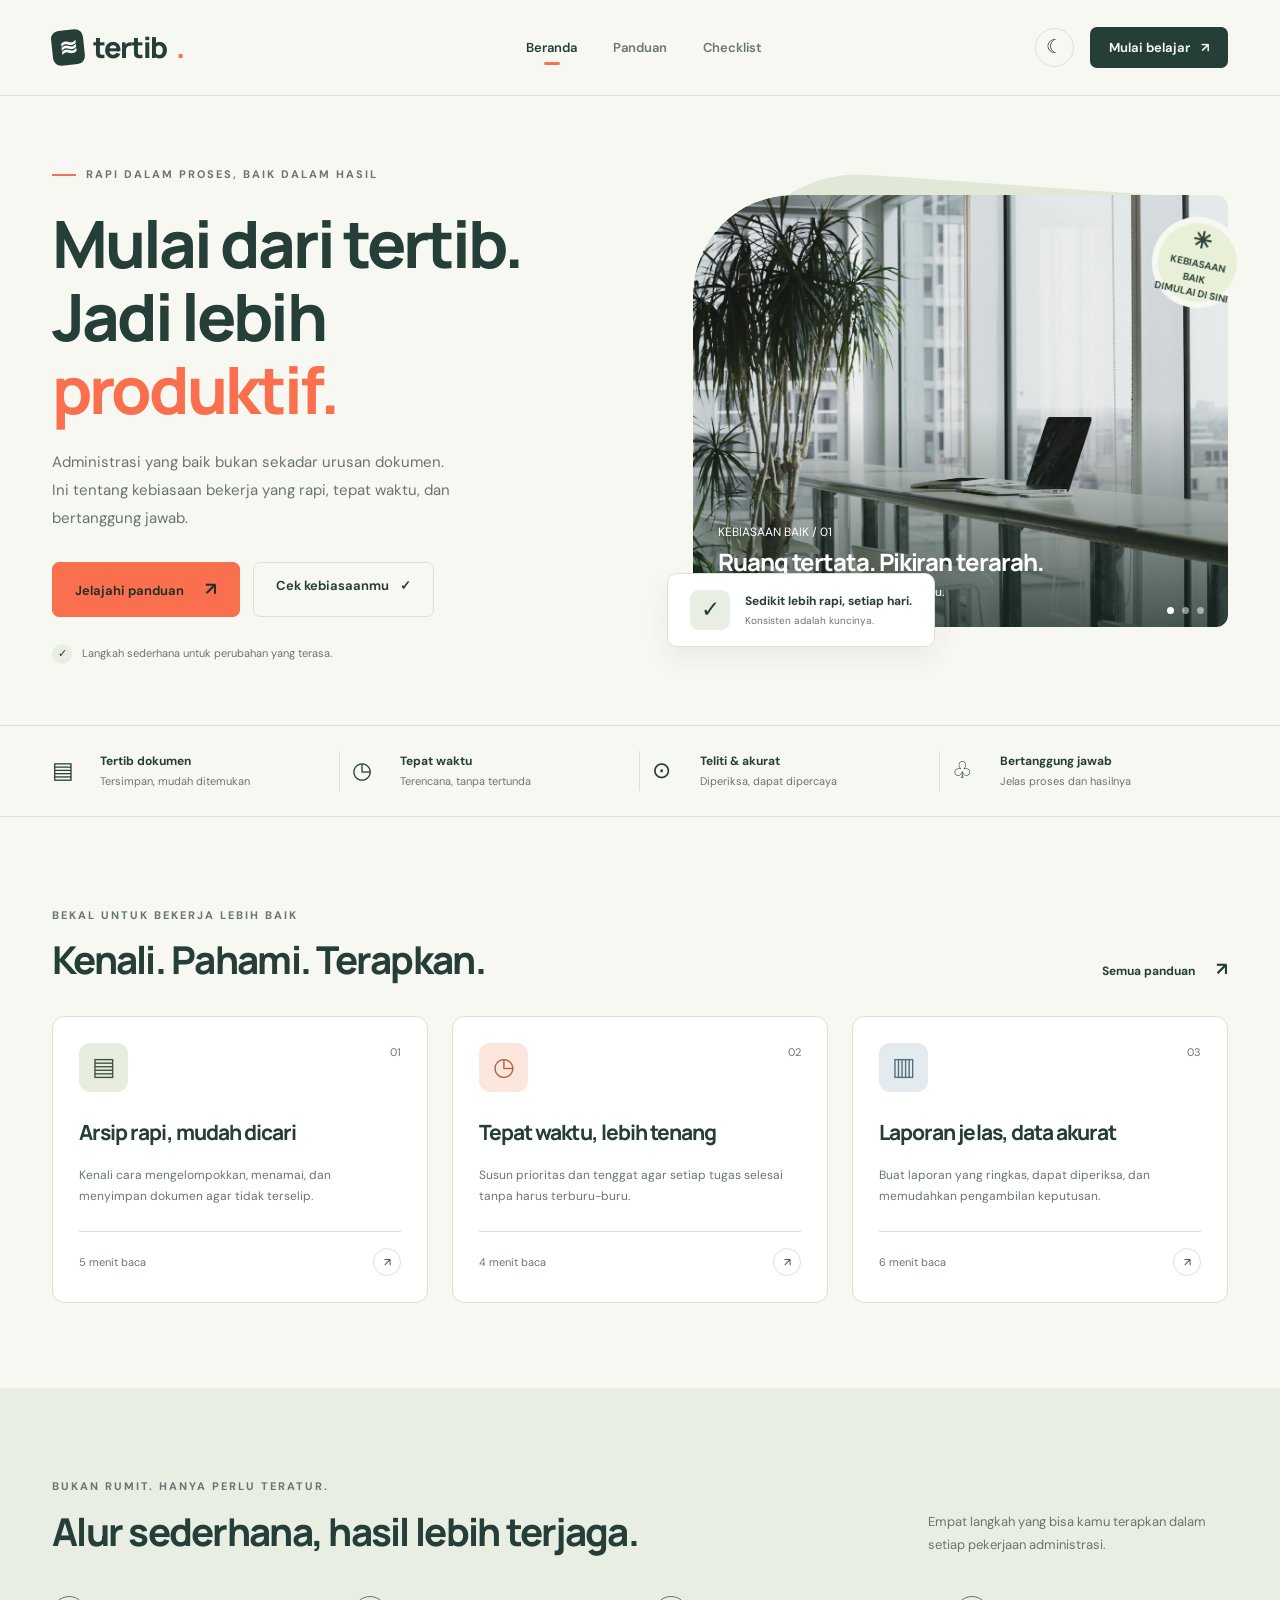
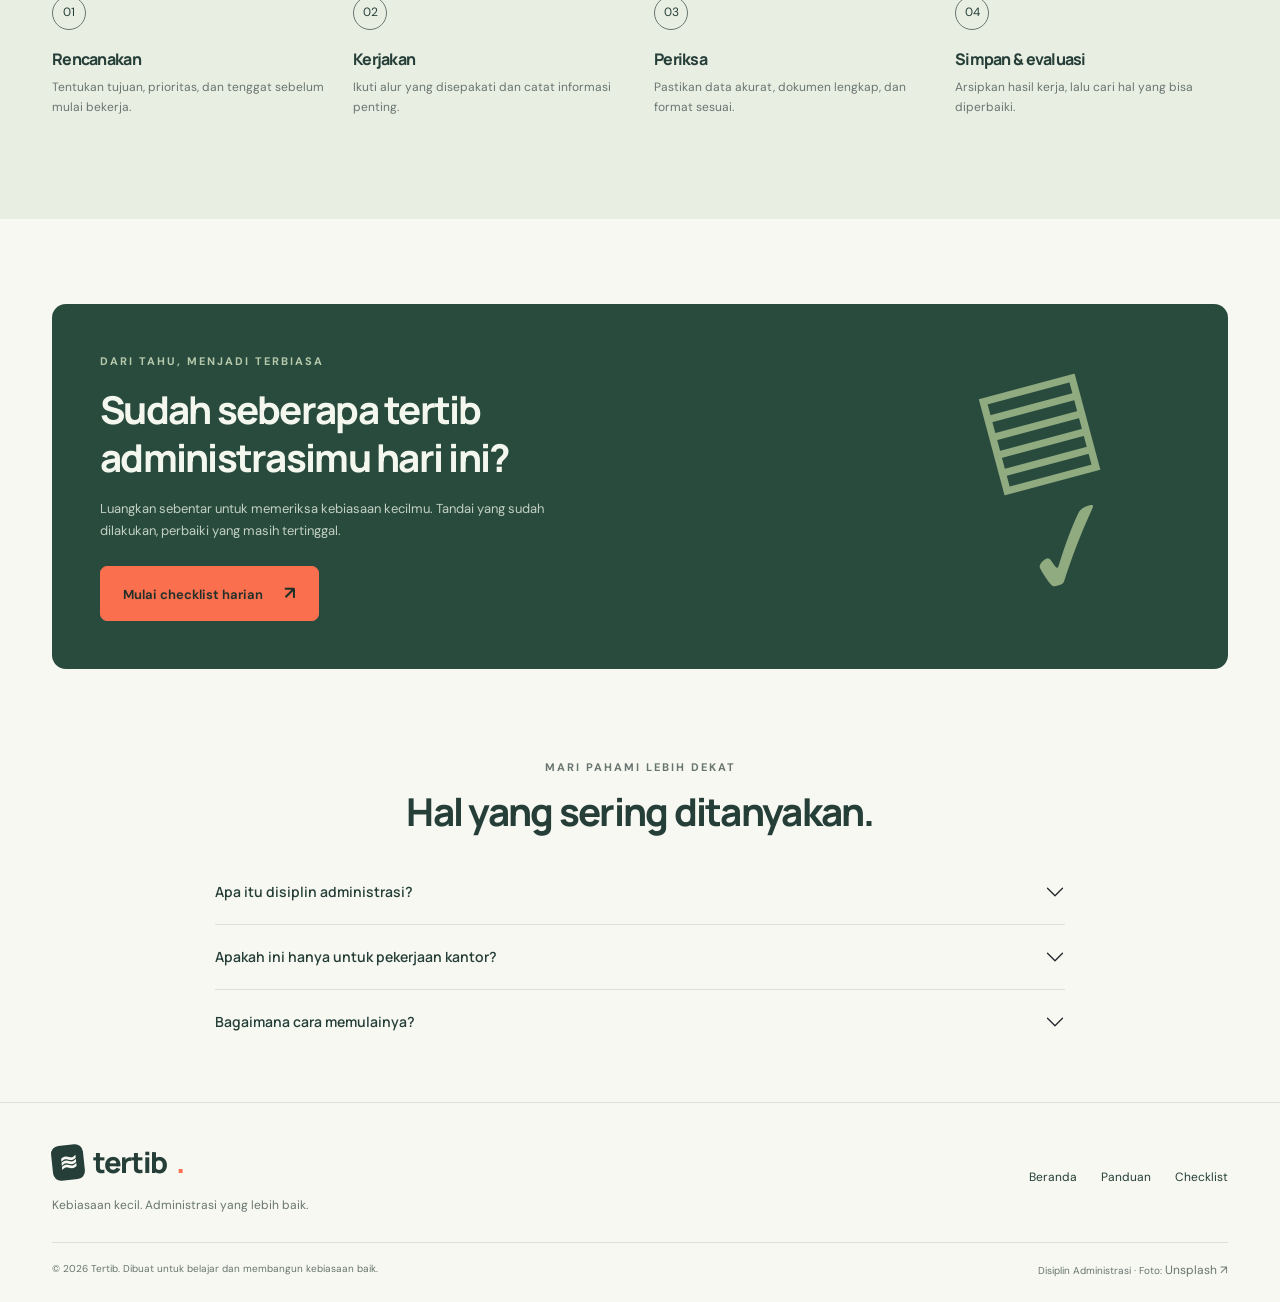
==== index.html @ 35b1b318 "Build Tertib administration discipline website" ====
<!doctype html>
<html lang="id" data-bs-theme="light"><head><meta charset="utf-8"><meta name="viewport" content="width=device-width, initial-scale=1"><meta name="description" content="Belajar disiplin administrasi dengan panduan praktis dan checklist harian. Rapi, tepat waktu, dan bertanggung jawab bersama Tertib."><meta name="theme-color" content="#294b3e"><title>Disiplin administrasi dimulai dari kebiasaan — Tertib</title><link rel="icon" href="assets/favicon.svg" type="image/svg+xml"><!-- Bootstrap disimpan lokal agar komponen dapat digunakan tanpa CDN. --><script src="assets/theme.js"></script><link rel="stylesheet" href="assets/bootstrap.min.css"><link rel="stylesheet" href="assets/style.css"></head><body><!-- Navbar Bootstrap: navigasi antarhalaman dan pengaturan tema. -->
<a class="skip" href="#main">Lewati navigasi</a><nav class="navbar navbar-expand-lg" aria-label="Navigasi utama"><div class="container"><a class="brand" href="index.html" aria-label="Tertib, beranda"><span class="brand-mark">≋</span>tertib<span class="accent">.</span></a><button class="navbar-toggler" type="button" data-bs-toggle="collapse" data-bs-target="#mainNav" aria-controls="mainNav" aria-expanded="false" aria-label="Buka navigasi"><span class="navbar-toggler-icon"></span></button><div class="collapse navbar-collapse" id="mainNav"><ul class="navbar-nav mx-auto"><li class="nav-item"><a class="nav-link active" aria-current="page" href="index.html">Beranda</a></li><li class="nav-item"><a class="nav-link "  href="panduan.html">Panduan</a></li><li class="nav-item"><a class="nav-link "  href="checklist.html">Checklist</a></li></ul><div class="d-flex gap-3 align-items-center nav-actions"><button class="theme-toggle" type="button" id="themeToggle" aria-label="Aktifkan mode gelap" aria-pressed="false">☾</button><a class="btn btn-forest nav-cta" href="panduan.html">Mulai belajar <span class="ms-2">↗</span></a></div></div></div></nav><main id="main"><!-- Hero: pengantar topik dan carousel Bootstrap dengan tiga pesan kebiasaan. -->
<section class="hero"><div class="container"><div class="row align-items-center"><div class="col-lg-6 hero-copy"><div class="eyebrow">Rapi dalam proses, baik dalam hasil</div><h1>Mulai dari tertib.<br>Jadi lebih <span class="accent">produktif.</span></h1><p class="hero-description">Administrasi yang baik bukan sekadar urusan dokumen. Ini tentang kebiasaan bekerja yang rapi, tepat waktu, dan bertanggung jawab.</p><div class="hero-actions"><a class="btn btn-coral" href="panduan.html">Jelajahi panduan <span class="arrow">↗</span></a><a class="btn btn-line" href="checklist.html">Cek kebiasaanmu <span class="ms-2">✓</span></a></div><div class="hero-note"><span class="tiny-check">✓</span> Langkah sederhana untuk perubahan yang terasa.</div></div><div class="col-lg-6"><div class="hero-visual"><div id="habitCarousel" class="carousel slide" aria-label="Kebiasaan administrasi baik"><div class="carousel-indicators"><button type="button" data-bs-target="#habitCarousel" data-bs-slide-to="0" class="active" aria-current="true" aria-label="Slide 1: ruang tertata"></button><button type="button" data-bs-target="#habitCarousel" data-bs-slide-to="1" aria-label="Slide 2: prioritas harian"></button><button type="button" data-bs-target="#habitCarousel" data-bs-slide-to="2" aria-label="Slide 3: tanggung jawab"></button></div><div class="carousel-inner"><div class="carousel-item active"><img class="hero-photo" src="assets/workspace.jpg" style="object-position:center" alt="Ruang kerja terang dengan meja dan tanaman yang tertata"><div class="carousel-caption"><p>KEBIASAAN BAIK / 01</p><h3>Ruang tertata. Pikiran terarah.</h3><p>Mulai kebiasaan baik dari meja kerjamu.</p></div></div><div class="carousel-item "><img class="hero-photo" src="assets/workspace.jpg" style="object-position:left" alt="Ruang kerja terang dengan meja dan tanaman yang tertata"><div class="carousel-caption"><p>KEBIASAAN BAIK / 02</p><h3>Rencana jelas. Kerja lebih fokus.</h3><p>Tentukan prioritas sebelum memulai hari.</p></div></div><div class="carousel-item "><img class="hero-photo" src="assets/workspace.jpg" style="object-position:right" alt="Ruang kerja terang dengan meja dan tanaman yang tertata"><div class="carousel-caption"><p>KEBIASAAN BAIK / 03</p><h3>Selesai bekerja. Tetap bertanggung jawab.</h3><p>Periksa, catat, dan simpan hasil pekerjaan.</p></div></div></div><button class="carousel-control-prev" type="button" data-bs-target="#habitCarousel" data-bs-slide="prev"><span class="carousel-control-prev-icon" aria-hidden="true"></span><span class="visually-hidden">Sebelumnya</span></button><button class="carousel-control-next" type="button" data-bs-target="#habitCarousel" data-bs-slide="next"><span class="carousel-control-next-icon" aria-hidden="true"></span><span class="visually-hidden">Berikutnya</span></button></div><div class="photo-stamp" aria-hidden="true"><span>✳</span>KEBIASAAN BAIK<br>DIMULAI DI SINI</div><div class="floating-note"><span class="note-icon" aria-hidden="true">✓</span><div><strong>Sedikit lebih rapi, setiap hari.</strong><p>Konsisten adalah kuncinya.</p></div></div></div></div></div></div></section><!-- Empat prinsip disiplin administrasi. --><section class="principles" aria-label="Prinsip administrasi"><div class="container"><div class="row"><div class="col-6 col-lg-3 principle"><span class="principle-icon" aria-hidden="true">▤</span><div><strong>Tertib dokumen</strong><p>Tersimpan, mudah ditemukan</p></div></div><div class="col-6 col-lg-3 principle"><span class="principle-icon" aria-hidden="true">◷</span><div><strong>Tepat waktu</strong><p>Terencana, tanpa tertunda</p></div></div><div class="col-6 col-lg-3 principle"><span class="principle-icon" aria-hidden="true">⊙</span><div><strong>Teliti & akurat</strong><p>Diperiksa, dapat dipercaya</p></div></div><div class="col-6 col-lg-3 principle"><span class="principle-icon" aria-hidden="true">♧</span><div><strong>Bertanggung jawab</strong><p>Jelas proses dan hasilnya</p></div></div></div></div></section><!-- Kartu Bootstrap: jalur belajar utama. --><section class="section-pad"><div class="container"><div class="section-heading"><div><span class="eyebrow">Bekal untuk bekerja lebih baik</span><h2>Kenali. Pahami. Terapkan.</h2></div><a class="text-link" href="panduan.html">Semua panduan <span class="arrow">↗</span></a></div><div class="row g-4"><div class="col-md-4"><article class="card learning-card"><div class="card-top"><span class="topic-icon " aria-hidden="true">▤</span><span class="card-number">01</span></div><h3>Arsip rapi, mudah dicari</h3><p>Kenali cara mengelompokkan, menamai, dan menyimpan dokumen agar tidak terselip.</p><div class="card-bottom"><span>5 menit baca</span><a class="card-arrow" href="panduan.html?materi=arsip" aria-label="Baca Arsip rapi, mudah dicari">↗</a></div></article></div><div class="col-md-4"><article class="card learning-card"><div class="card-top"><span class="topic-icon peach" aria-hidden="true">◷</span><span class="card-number">02</span></div><h3>Tepat waktu, lebih tenang</h3><p>Susun prioritas dan tenggat agar setiap tugas selesai tanpa harus terburu-buru.</p><div class="card-bottom"><span>4 menit baca</span><a class="card-arrow" href="panduan.html?materi=waktu" aria-label="Baca Tepat waktu, lebih tenang">↗</a></div></article></div><div class="col-md-4"><article class="card learning-card"><div class="card-top"><span class="topic-icon blue" aria-hidden="true">▥</span><span class="card-number">03</span></div><h3>Laporan jelas, data akurat</h3><p>Buat laporan yang ringkas, dapat diperiksa, dan memudahkan pengambilan keputusan.</p><div class="card-bottom"><span>6 menit baca</span><a class="card-arrow" href="panduan.html?materi=laporan" aria-label="Baca Laporan jelas, data akurat">↗</a></div></article></div></div></div></section>
<!-- Alur administrasi: proses yang dapat diterapkan sehari-hari. --><section class="workflow-section section-pad"><div class="container"><div class="section-heading"><div><span class="eyebrow">Bukan rumit. Hanya perlu teratur.</span><h2>Alur sederhana, hasil lebih terjaga.</h2></div><p>Empat langkah yang bisa kamu terapkan dalam setiap pekerjaan administrasi.</p></div><div class="steps"><div><span class="step-number">01</span><h3>Rencanakan</h3><p>Tentukan tujuan, prioritas, dan tenggat sebelum mulai bekerja.</p></div><div><span class="step-number">02</span><h3>Kerjakan</h3><p>Ikuti alur yang disepakati dan catat informasi penting.</p></div><div><span class="step-number">03</span><h3>Periksa</h3><p>Pastikan data akurat, dokumen lengkap, dan format sesuai.</p></div><div><span class="step-number">04</span><h3>Simpan & evaluasi</h3><p>Arsipkan hasil kerja, lalu cari hal yang bisa diperbaiki.</p></div></div></div></section>
<!-- Ajakan menuju checklist kebiasaan interaktif. --><section class="section-pad"><div class="container"><div class="cta-panel"><div class="row align-items-center"><div class="col-lg-9"><div class="eyebrow mb-3">Dari tahu, menjadi terbiasa</div><h2>Sudah seberapa tertib<br>administrasimu hari ini?</h2><p class="mt-3">Luangkan sebentar untuk memeriksa kebiasaan kecilmu. Tandai yang sudah dilakukan, perbaiki yang masih tertinggal.</p><a class="btn btn-coral mt-2" href="checklist.html">Mulai checklist harian <span class="arrow">↗</span></a></div><div class="col-lg-3 cta-art" aria-hidden="true">▤<br>✓</div></div></div></div></section>
<!-- Accordion Bootstrap: pertanyaan umum tentang administrasi. --><section class="pb-5"><div class="container"><div class="faq"><div class="text-center mb-4"><span class="eyebrow">Mari pahami lebih dekat</span><h2 class="mt-2">Hal yang sering ditanyakan.</h2></div><div class="accordion accordion-flush" id="faq"><div class="accordion-item"><h3 class="accordion-header"><button class="accordion-button collapsed" type="button" data-bs-toggle="collapse" data-bs-target="#faq0" aria-expanded="false" aria-controls="faq0">Apa itu disiplin administrasi?</button></h3><div id="faq0" class="accordion-collapse collapse" data-bs-parent="#faq"><div class="accordion-body">Disiplin administrasi adalah kebiasaan mengikuti proses kerja secara tertib: mencatat informasi, mengelola dokumen, memenuhi tenggat, dan mempertanggungjawabkan hasil pekerjaan.</div></div></div><div class="accordion-item"><h3 class="accordion-header"><button class="accordion-button collapsed" type="button" data-bs-toggle="collapse" data-bs-target="#faq1" aria-expanded="false" aria-controls="faq1">Apakah ini hanya untuk pekerjaan kantor?</button></h3><div id="faq1" class="accordion-collapse collapse" data-bs-parent="#faq"><div class="accordion-body">Tidak. Kamu dapat menerapkannya saat mengelola tugas kuliah, kegiatan organisasi, surat pribadi, maupun catatan keuangan rumah tangga.</div></div></div><div class="accordion-item"><h3 class="accordion-header"><button class="accordion-button collapsed" type="button" data-bs-toggle="collapse" data-bs-target="#faq2" aria-expanded="false" aria-controls="faq2">Bagaimana cara memulainya?</button></h3><div id="faq2" class="accordion-collapse collapse" data-bs-parent="#faq"><div class="accordion-body">Pilih satu kebiasaan kecil, misalnya menamai berkas secara konsisten. Gunakan checklist harian, ulangi secara teratur, lalu tambahkan kebiasaan lain setelah mulai terbentuk.</div></div></div></div></div></div></section></main><!-- Footer: identitas situs, tautan halaman, dan sumber fotografi. -->
<footer><div class="container"><div class="row gy-4 align-items-center"><div class="col-md-6"><a class="brand" href="index.html"><span class="brand-mark">≋</span>tertib<span class="accent">.</span></a><p class="mb-0 mt-2">Kebiasaan kecil. Administrasi yang lebih baik.</p></div><div class="col-md-6 d-flex gap-4 justify-content-md-end"><a href="index.html">Beranda</a><a href="panduan.html">Panduan</a><a href="checklist.html">Checklist</a></div></div><div class="footer-bottom"><span>© 2026 Tertib. Dibuat untuk belajar dan membangun kebiasaan baik.</span><span>Disiplin Administrasi · Foto: <a href="https://unsplash.com/photos/PhYq704ffdA" target="_blank" rel="noopener">Unsplash ↗</a></span></div></div></footer><!-- Bootstrap Bundle mengaktifkan navbar, carousel, accordion, modal, dan toast. --><script src="assets/bootstrap.bundle.min.js"></script><script src="assets/app.js"></script></body></html>
---- assets/style.css ----
/* Fondasi visual: palet warna, tipografi, dan mode Bootstrap. */
@import url('https://fonts.googleapis.com/css2?family=DM+Sans:wght@400;450;500;550;600;650;700&family=Manrope:wght@400;500;600;650;700;750;800&display=swap');
:root,[data-bs-theme=light]{--paper:#f7f8f2;--ink:#253e38;--muted:#697570;--line:#dce1d6;--panel:#fff;--soft:#e9eee3;--coral:#fa704f;--bs-body-bg:var(--paper);--bs-body-color:var(--ink);--bs-primary:#28483e;--bs-border-color:var(--line)}
[data-bs-theme=dark]{--paper:#172821;--ink:#eef3e9;--muted:#a8b7ad;--line:#3e5147;--panel:#22382e;--soft:#2b4136;--coral:#ff9275;--bs-body-bg:var(--paper);--bs-body-color:var(--ink)}
*{box-sizing:border-box}body{font-family:'DM Sans',sans-serif;font-size:15px;line-height:1.7}h1,h2,h3,h4,.brand{font-family:'Manrope',sans-serif;letter-spacing:-.045em}h1{font-size:clamp(42px,5.1vw,72px);line-height:1.12;font-weight:750}h2{font-size:clamp(30px,3vw,43px);font-weight:750;line-height:1.25}h3{font-size:21px;font-weight:750}p{color:var(--muted)}a{color:inherit;text-decoration:none;transition:color .2s,transform .2s}a:hover{color:var(--coral)}button:focus-visible,a:focus-visible,input:focus-visible{outline:3px solid var(--coral);outline-offset:4px}.container{max-width:1200px}.section-pad{padding:85px 0}.eyebrow{font-size:11px;font-weight:700;letter-spacing:2px;text-transform:uppercase;color:var(--muted)}.accent{color:var(--coral)}.small-copy{font-size:13px}.skip{position:absolute;top:-100px;z-index:999;background:var(--ink);color:var(--paper);padding:12px}.skip:focus{top:0}
/* Navbar responsif dan tombol tema. */
.navbar{padding:23px 0;border-bottom:1px solid var(--line)}.brand{font-size:29px;font-weight:800;display:flex;align-items:center;gap:9px}.brand-mark{display:inline-flex;align-items:center;justify-content:center;width:32px;height:35px;border-radius:8px;background:var(--ink);color:var(--paper);font-size:22px;transform:rotate(-6deg)}.nav-link{font-size:13px;font-weight:600;padding:9px 18px!important;color:var(--muted)}.nav-link.active{color:var(--ink)!important}.nav-link.active:after{content:'';display:block;height:3px;width:16px;background:var(--coral);margin:3px auto -6px;border-radius:2px}.theme-toggle{border:1px solid var(--line);color:var(--ink);border-radius:50%;width:39px;height:39px;background:transparent;font-size:19px}.btn{font-weight:650;font-size:13px;border-radius:7px;padding:13px 22px;transition:transform .2s,background .2s}.btn:hover{transform:translateY(-2px)}.btn-coral{background:var(--coral);color:#222f28;border-color:var(--coral)}.btn-coral:hover{background:#f35c39;color:#172821;border-color:#f35c39}.btn-forest{background:var(--ink);color:var(--paper)}.btn-forest:hover{background:var(--coral);color:#20392f}.btn-line{border:1px solid var(--line);color:var(--ink);background:transparent}.btn-line:hover{background:var(--soft);border-color:var(--ink);color:var(--ink)}.arrow{margin-left:18px;font-size:18px}.nav-cta{padding:10px 18px}
/* Hero editorial dengan carousel fotografi dan catatan visual. */
.hero{padding:69px 0 61px}.hero .eyebrow:before{content:'';display:inline-block;width:24px;height:2px;background:var(--coral);vertical-align:middle;margin-right:10px}.hero h1{margin:23px 0}.hero-description{max-width:410px;font-size:15px;line-height:1.85}.hero-actions{display:flex;gap:13px;margin:29px 0 27px;flex-wrap:wrap}.hero-note{display:flex;align-items:center;gap:10px;color:var(--muted);font-size:11px}.tiny-check{width:20px;height:20px;border-radius:50%;background:var(--soft);display:inline-flex;align-items:center;justify-content:center;color:var(--ink)}.hero-visual{position:relative;padding:13px 0 20px 26px}.hero-visual:before{content:'';position:absolute;inset:0 25px 42px 55px;background:#e1e8d8;border-radius:130px 14px 14px 14px;transform:rotate(4deg)}.hero-photo{height:432px;width:100%;object-fit:cover;border-radius:100px 12px 12px 12px;filter:saturate(.6)}.carousel-inner{border-radius:100px 12px 12px 12px}.carousel-item:after{content:'';position:absolute;inset:50% 0 0;background:linear-gradient(transparent,rgba(12,30,23,.7))}.carousel-caption{text-align:left;left:25px;bottom:25px;right:25px;z-index:2;padding:0}.carousel-caption p{color:#fff;font-size:12px;margin:0}.carousel-caption h3{font-size:24px;color:white;margin:5px 0}.carousel-indicators{justify-content:flex-end;left:auto;right:20px;bottom:9px;margin:0}.carousel-indicators [data-bs-target]{width:7px;height:7px;border-radius:50%;border:0;margin:4px;background:#fff}.photo-stamp{position:absolute;top:35px;right:-15px;border-radius:50%;width:91px;height:91px;background:#e9f0d8;color:#30463a;display:flex;flex-direction:column;justify-content:center;text-align:center;transform:rotate(12deg);border:6px solid var(--paper);font-size:10px;font-weight:700;line-height:1.45}.photo-stamp span{font-size:23px}.floating-note{position:absolute;bottom:0;left:0;z-index:2;background:var(--panel);border:1px solid var(--line);box-shadow:0 12px 28px #122e2210;border-radius:10px;padding:16px 22px;display:flex;align-items:center;gap:15px}.note-icon{width:40px;height:40px;border-radius:9px;background:var(--soft);display:grid;place-items:center;font-size:23px}.floating-note strong{display:block;font-size:12px}.floating-note p{font-size:10px;margin:0}.carousel-control-next,.carousel-control-prev{width:9%;opacity:0}.hero-visual:hover .carousel-control-next,.hero-visual:hover .carousel-control-prev,.carousel-control-next:focus,.carousel-control-prev:focus{opacity:1}
/* Ringkasan prinsip dan kartu materi. */
.principles{border-top:1px solid var(--line);border-bottom:1px solid var(--line);padding:25px 0}.principle{display:flex;align-items:center;gap:15px}.principle-icon{font-size:23px;color:var(--ink);width:33px}.principle strong{font-size:12px;display:block}.principle p{font-size:11px;margin:1px 0 0}.section-heading{display:flex;align-items:end;justify-content:space-between;gap:20px;margin-bottom:32px}.section-heading h2{margin:9px 0 0}.section-heading>p{font-size:13px;max-width:300px;margin:0}.text-link{font-size:12px;font-weight:700}.learning-card{background:var(--panel);border:1px solid var(--line);border-radius:12px;padding:26px;position:relative;transition:transform .25s,box-shadow .25s;height:100%}.learning-card:hover{transform:translateY(-5px);box-shadow:0 13px 30px #193a2210}.card-top{display:flex;justify-content:space-between;align-items:start;margin-bottom:28px}.topic-icon{width:49px;height:49px;border-radius:11px;display:grid;place-items:center;background:#e7eddf;color:#40563f;font-size:25px}.topic-icon.peach{background:#fce7de;color:#b86142}.topic-icon.blue{background:#e4ebef;color:#526e81}.card-number{font-size:11px;color:var(--muted)}.learning-card p{font-size:12px;margin:12px 0 25px}.card-bottom{border-top:1px solid var(--line);padding-top:16px;display:flex;align-items:center;justify-content:space-between;font-size:11px;color:var(--muted)}.card-arrow{width:28px;height:28px;border:1px solid var(--line);border-radius:50%;display:grid;place-items:center;color:var(--ink)}
/* Bagian alur, ajakan latihan, accordion, serta footer. */
.workflow-section{background:var(--soft)}.steps{display:grid;grid-template-columns:repeat(4,1fr);gap:28px;margin-top:40px}.step-number{font-size:12px;width:34px;height:34px;display:grid;place-items:center;border:1px solid var(--muted);border-radius:50%;margin-bottom:20px}.steps h3{font-size:16px}.steps p{font-size:12px}.cta-panel{background:#294b3e;color:#f4f7ee;border-radius:14px;padding:48px;position:relative;overflow:hidden}.cta-panel p{color:#c3d0c4;max-width:450px;font-size:13px}.cta-panel h2{max-width:600px}.cta-panel .eyebrow{color:#b6c9ab}.cta-art{font-size:130px;line-height:1;color:#90ab80;transform:rotate(-15deg);text-align:center}.faq{max-width:850px;margin:auto}.accordion{--bs-accordion-bg:transparent;--bs-accordion-color:var(--ink);--bs-accordion-active-bg:var(--soft);--bs-accordion-active-color:var(--ink);--bs-accordion-btn-color:var(--ink);--bs-accordion-border-color:var(--line)}.accordion-button{font-size:14px;font-weight:600;padding:22px 0}.accordion-button:not(.collapsed){padding-left:16px}.accordion-body{font-size:13px;color:var(--muted)}footer{border-top:1px solid var(--line);padding:35px 0 22px}footer p,footer a{font-size:12px}.footer-bottom{border-top:1px solid var(--line);padding-top:17px;margin-top:26px;color:var(--muted);font-size:10px;display:flex;justify-content:space-between}
/* Halaman panduan: pencarian, filter materi, dan dokumen detail. */
.page-heading{padding:55px 0 35px}.breadcrumb{font-size:11px;--bs-breadcrumb-divider:'›'}.breadcrumb-item.active{color:var(--muted)}.page-heading h1{font-size:50px;margin:18px 0}.page-heading p{max-width:590px}.search-field{background:var(--panel);border:1px solid var(--line);color:var(--ink);padding:13px 18px;border-radius:8px;width:100%;max-width:380px}.filter-btn{padding:8px 17px;border-radius:24px;font-size:12px;background:transparent;border:1px solid var(--line);color:var(--ink)}.filter-btn.active{background:var(--ink);color:var(--paper)}.material-meta{display:flex;gap:8px;margin-bottom:13px}.badge{font-weight:500}.soft-badge{background:var(--soft);color:var(--ink);padding:6px 9px}.material-grid .learning-card{display:flex;flex-direction:column}.material-grid .card-bottom{margin-top:auto}.modal-content{background:var(--paper);border-color:var(--line)}.modal-body{font-size:14px}.modal-body li{margin-bottom:12px}.modal-title{font-size:23px}.example{background:var(--soft);padding:20px;border-radius:8px}.empty-state{padding:50px;text-align:center;border:1px dashed var(--line);border-radius:10px}
/* Checklist tersimpan lokal, progress bar, dan tata letak seluler. */
.checklist-panel{background:var(--panel);border:1px solid var(--line);border-radius:12px;padding:32px}.checklist-item{display:flex;gap:15px;padding:20px 0;border-bottom:1px solid var(--line)}.checklist-item:last-child{border:0}.checklist-item label{cursor:pointer;flex:1}.checklist-item strong{display:block;font-size:14px}.checklist-item p{font-size:12px;margin:3px 0 0}.form-check-input{width:21px;height:21px;flex-shrink:0;cursor:pointer}.form-check-input:checked{background-color:#42674e;border-color:#42674e}.checklist-item:has(input:checked) strong{color:var(--muted);text-decoration:line-through}.progress{height:8px;background:var(--soft)}.progress-bar{background:#5c805c;transition:width .4s}.progress-count{font-size:55px;line-height:1.2;font-family:Manrope,sans-serif;font-weight:750;letter-spacing:-3px}.progress-count small{font-size:20px;letter-spacing:0;color:var(--muted)}.sidebar-card{position:sticky;top:25px}.toast{background:var(--panel);color:var(--ink)}.storage-note{font-size:11px;color:var(--muted)}[hidden]{display:none!important}
@media(min-width:992px){.hero-copy{padding-right:40px}.hero-visual{margin-left:15px}.principle:not(:last-child){border-right:1px solid var(--line)}.navbar-collapse{margin-left:70px}}
@media(max-width:991px){.navbar-collapse{padding-top:20px}.nav-link.active:after{margin-left:0}.nav-actions{margin-top:15px}.hero-visual{max-width:560px;margin:35px auto 0}.photo-stamp{right:0}.steps{grid-template-columns:repeat(2,1fr)}.principle{margin:10px 0}.cta-art{display:none}.hero{padding-top:40px}.section-pad{padding:55px 0}}
@media(max-width:575px){.container{padding-left:23px;padding-right:23px}.brand{font-size:25px}.hero-photo{height:350px}.hero-visual{padding-left:15px}.hero h1{font-size:44px}.section-heading{align-items:start;flex-direction:column}.principle{gap:7px}.principle-icon{font-size:20px;width:25px}.principle strong{font-size:11px}.principle p{font-size:10px}.cta-panel{padding:30px}.page-heading h1{font-size:38px}.checklist-panel{padding:23px}.footer-bottom{flex-direction:column;gap:8px}.steps{gap:20px}.floating-note{padding:12px}.photo-stamp{width:76px;height:76px;font-size:8px}.section-heading>p{max-width:none}}
@media(prefers-reduced-motion:reduce){*,*:before,*:after{scroll-behavior:auto!important;transition:none!important;animation:none!important}}
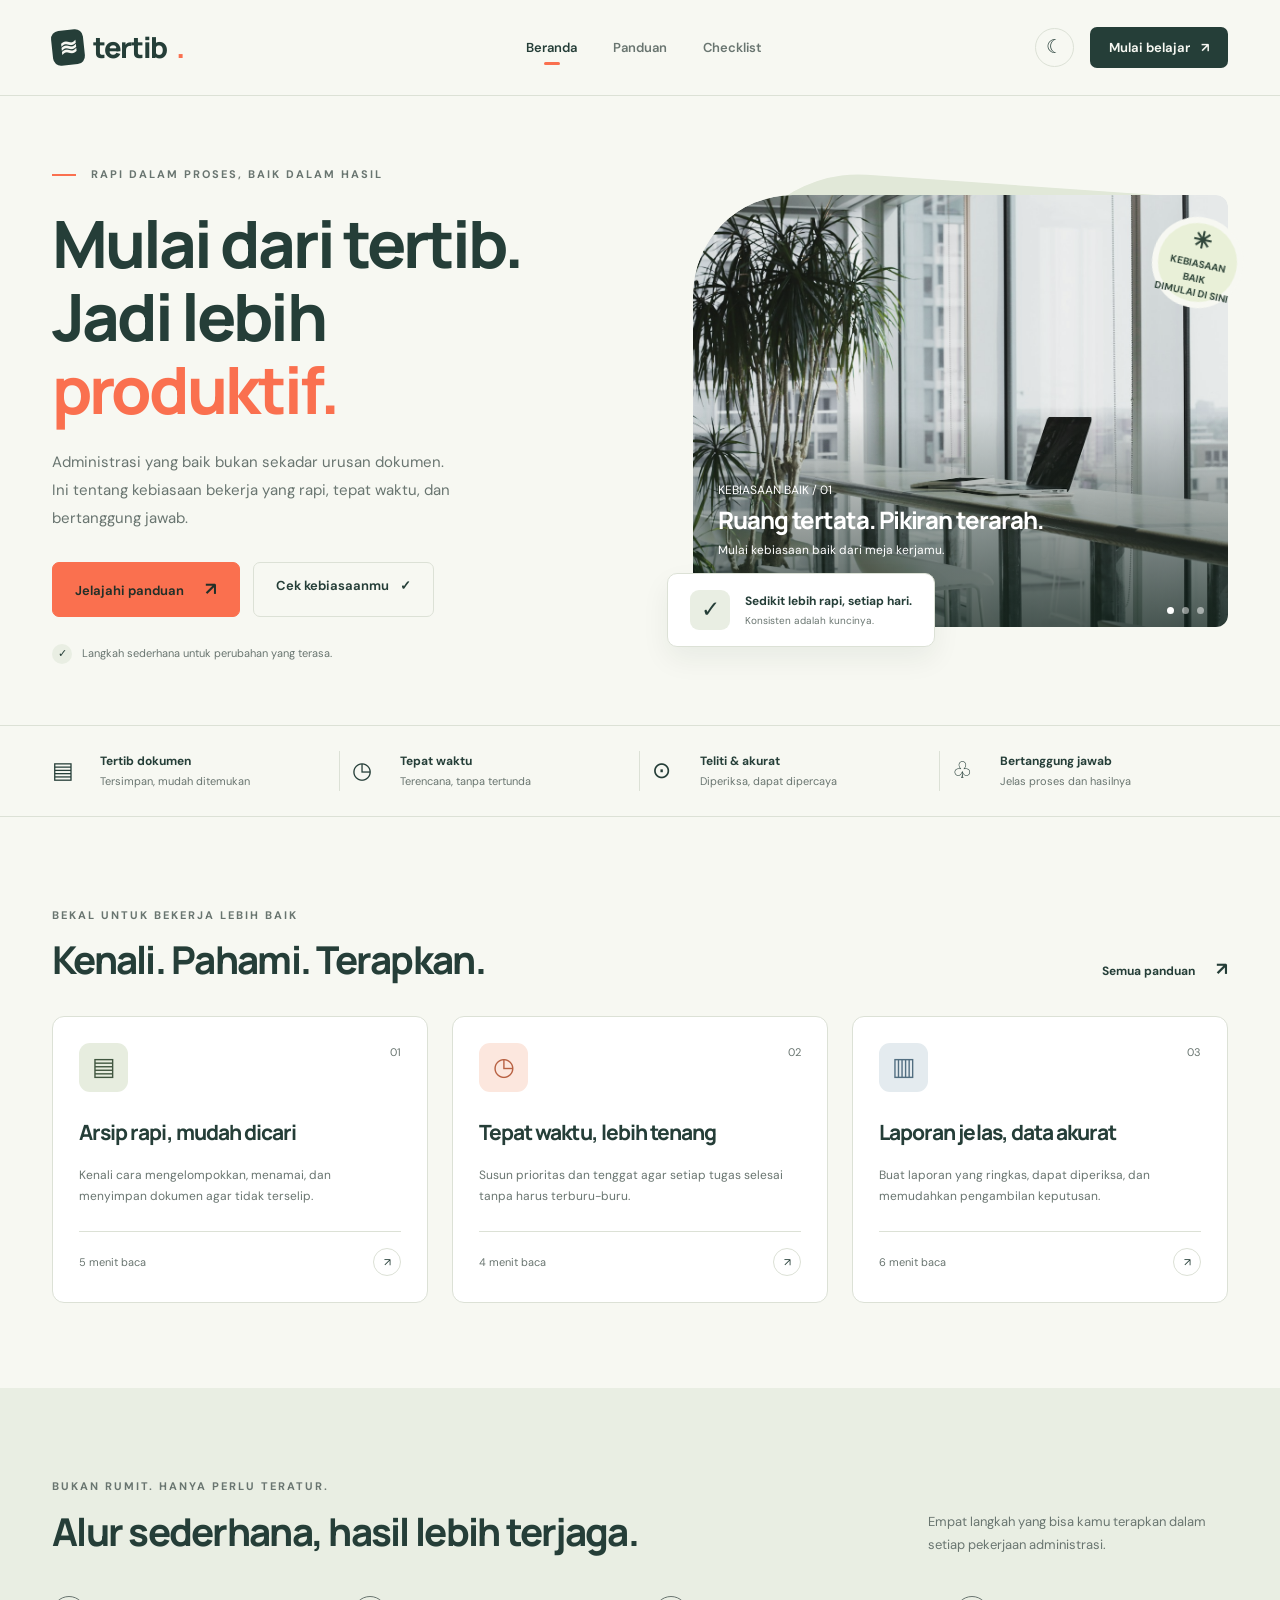
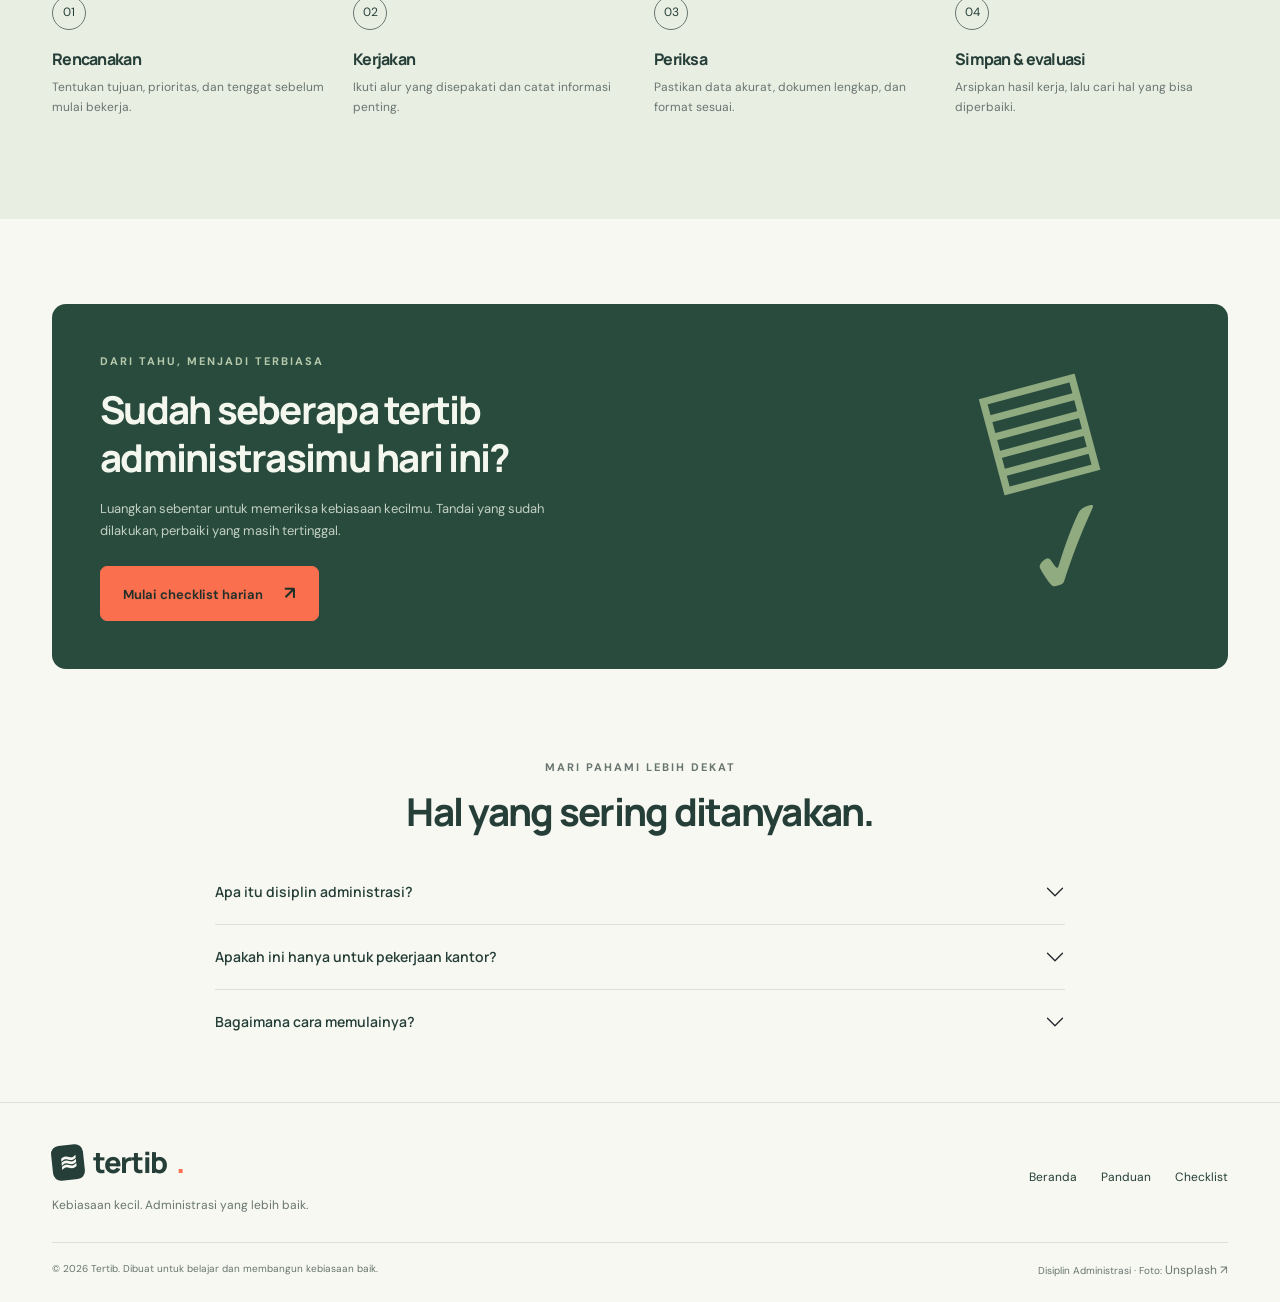
==== commit 8a34288e: "Polish carousel captions and document assignment requirements" ====
--- a/index.html
+++ b/index.html
@@ -1,8 +1,567 @@
-<!doctype html>
-<html lang="id" data-bs-theme="light"><head><meta charset="utf-8"><meta name="viewport" content="width=device-width, initial-scale=1"><meta name="description" content="Belajar disiplin administrasi dengan panduan praktis dan checklist harian. Rapi, tepat waktu, dan bertanggung jawab bersama Tertib."><meta name="theme-color" content="#294b3e"><title>Disiplin administrasi dimulai dari kebiasaan — Tertib</title><link rel="icon" href="assets/favicon.svg" type="image/svg+xml"><!-- Bootstrap disimpan lokal agar komponen dapat digunakan tanpa CDN. --><script src="assets/theme.js"></script><link rel="stylesheet" href="assets/bootstrap.min.css"><link rel="stylesheet" href="assets/style.css"></head><body><!-- Navbar Bootstrap: navigasi antarhalaman dan pengaturan tema. -->
-<a class="skip" href="#main">Lewati navigasi</a><nav class="navbar navbar-expand-lg" aria-label="Navigasi utama"><div class="container"><a class="brand" href="index.html" aria-label="Tertib, beranda"><span class="brand-mark">≋</span>tertib<span class="accent">.</span></a><button class="navbar-toggler" type="button" data-bs-toggle="collapse" data-bs-target="#mainNav" aria-controls="mainNav" aria-expanded="false" aria-label="Buka navigasi"><span class="navbar-toggler-icon"></span></button><div class="collapse navbar-collapse" id="mainNav"><ul class="navbar-nav mx-auto"><li class="nav-item"><a class="nav-link active" aria-current="page" href="index.html">Beranda</a></li><li class="nav-item"><a class="nav-link "  href="panduan.html">Panduan</a></li><li class="nav-item"><a class="nav-link "  href="checklist.html">Checklist</a></li></ul><div class="d-flex gap-3 align-items-center nav-actions"><button class="theme-toggle" type="button" id="themeToggle" aria-label="Aktifkan mode gelap" aria-pressed="false">☾</button><a class="btn btn-forest nav-cta" href="panduan.html">Mulai belajar <span class="ms-2">↗</span></a></div></div></div></nav><main id="main"><!-- Hero: pengantar topik dan carousel Bootstrap dengan tiga pesan kebiasaan. -->
-<section class="hero"><div class="container"><div class="row align-items-center"><div class="col-lg-6 hero-copy"><div class="eyebrow">Rapi dalam proses, baik dalam hasil</div><h1>Mulai dari tertib.<br>Jadi lebih <span class="accent">produktif.</span></h1><p class="hero-description">Administrasi yang baik bukan sekadar urusan dokumen. Ini tentang kebiasaan bekerja yang rapi, tepat waktu, dan bertanggung jawab.</p><div class="hero-actions"><a class="btn btn-coral" href="panduan.html">Jelajahi panduan <span class="arrow">↗</span></a><a class="btn btn-line" href="checklist.html">Cek kebiasaanmu <span class="ms-2">✓</span></a></div><div class="hero-note"><span class="tiny-check">✓</span> Langkah sederhana untuk perubahan yang terasa.</div></div><div class="col-lg-6"><div class="hero-visual"><div id="habitCarousel" class="carousel slide" aria-label="Kebiasaan administrasi baik"><div class="carousel-indicators"><button type="button" data-bs-target="#habitCarousel" data-bs-slide-to="0" class="active" aria-current="true" aria-label="Slide 1: ruang tertata"></button><button type="button" data-bs-target="#habitCarousel" data-bs-slide-to="1" aria-label="Slide 2: prioritas harian"></button><button type="button" data-bs-target="#habitCarousel" data-bs-slide-to="2" aria-label="Slide 3: tanggung jawab"></button></div><div class="carousel-inner"><div class="carousel-item active"><img class="hero-photo" src="assets/workspace.jpg" style="object-position:center" alt="Ruang kerja terang dengan meja dan tanaman yang tertata"><div class="carousel-caption"><p>KEBIASAAN BAIK / 01</p><h3>Ruang tertata. Pikiran terarah.</h3><p>Mulai kebiasaan baik dari meja kerjamu.</p></div></div><div class="carousel-item "><img class="hero-photo" src="assets/workspace.jpg" style="object-position:left" alt="Ruang kerja terang dengan meja dan tanaman yang tertata"><div class="carousel-caption"><p>KEBIASAAN BAIK / 02</p><h3>Rencana jelas. Kerja lebih fokus.</h3><p>Tentukan prioritas sebelum memulai hari.</p></div></div><div class="carousel-item "><img class="hero-photo" src="assets/workspace.jpg" style="object-position:right" alt="Ruang kerja terang dengan meja dan tanaman yang tertata"><div class="carousel-caption"><p>KEBIASAAN BAIK / 03</p><h3>Selesai bekerja. Tetap bertanggung jawab.</h3><p>Periksa, catat, dan simpan hasil pekerjaan.</p></div></div></div><button class="carousel-control-prev" type="button" data-bs-target="#habitCarousel" data-bs-slide="prev"><span class="carousel-control-prev-icon" aria-hidden="true"></span><span class="visually-hidden">Sebelumnya</span></button><button class="carousel-control-next" type="button" data-bs-target="#habitCarousel" data-bs-slide="next"><span class="carousel-control-next-icon" aria-hidden="true"></span><span class="visually-hidden">Berikutnya</span></button></div><div class="photo-stamp" aria-hidden="true"><span>✳</span>KEBIASAAN BAIK<br>DIMULAI DI SINI</div><div class="floating-note"><span class="note-icon" aria-hidden="true">✓</span><div><strong>Sedikit lebih rapi, setiap hari.</strong><p>Konsisten adalah kuncinya.</p></div></div></div></div></div></div></section><!-- Empat prinsip disiplin administrasi. --><section class="principles" aria-label="Prinsip administrasi"><div class="container"><div class="row"><div class="col-6 col-lg-3 principle"><span class="principle-icon" aria-hidden="true">▤</span><div><strong>Tertib dokumen</strong><p>Tersimpan, mudah ditemukan</p></div></div><div class="col-6 col-lg-3 principle"><span class="principle-icon" aria-hidden="true">◷</span><div><strong>Tepat waktu</strong><p>Terencana, tanpa tertunda</p></div></div><div class="col-6 col-lg-3 principle"><span class="principle-icon" aria-hidden="true">⊙</span><div><strong>Teliti & akurat</strong><p>Diperiksa, dapat dipercaya</p></div></div><div class="col-6 col-lg-3 principle"><span class="principle-icon" aria-hidden="true">♧</span><div><strong>Bertanggung jawab</strong><p>Jelas proses dan hasilnya</p></div></div></div></div></section><!-- Kartu Bootstrap: jalur belajar utama. --><section class="section-pad"><div class="container"><div class="section-heading"><div><span class="eyebrow">Bekal untuk bekerja lebih baik</span><h2>Kenali. Pahami. Terapkan.</h2></div><a class="text-link" href="panduan.html">Semua panduan <span class="arrow">↗</span></a></div><div class="row g-4"><div class="col-md-4"><article class="card learning-card"><div class="card-top"><span class="topic-icon " aria-hidden="true">▤</span><span class="card-number">01</span></div><h3>Arsip rapi, mudah dicari</h3><p>Kenali cara mengelompokkan, menamai, dan menyimpan dokumen agar tidak terselip.</p><div class="card-bottom"><span>5 menit baca</span><a class="card-arrow" href="panduan.html?materi=arsip" aria-label="Baca Arsip rapi, mudah dicari">↗</a></div></article></div><div class="col-md-4"><article class="card learning-card"><div class="card-top"><span class="topic-icon peach" aria-hidden="true">◷</span><span class="card-number">02</span></div><h3>Tepat waktu, lebih tenang</h3><p>Susun prioritas dan tenggat agar setiap tugas selesai tanpa harus terburu-buru.</p><div class="card-bottom"><span>4 menit baca</span><a class="card-arrow" href="panduan.html?materi=waktu" aria-label="Baca Tepat waktu, lebih tenang">↗</a></div></article></div><div class="col-md-4"><article class="card learning-card"><div class="card-top"><span class="topic-icon blue" aria-hidden="true">▥</span><span class="card-number">03</span></div><h3>Laporan jelas, data akurat</h3><p>Buat laporan yang ringkas, dapat diperiksa, dan memudahkan pengambilan keputusan.</p><div class="card-bottom"><span>6 menit baca</span><a class="card-arrow" href="panduan.html?materi=laporan" aria-label="Baca Laporan jelas, data akurat">↗</a></div></article></div></div></div></section>
-<!-- Alur administrasi: proses yang dapat diterapkan sehari-hari. --><section class="workflow-section section-pad"><div class="container"><div class="section-heading"><div><span class="eyebrow">Bukan rumit. Hanya perlu teratur.</span><h2>Alur sederhana, hasil lebih terjaga.</h2></div><p>Empat langkah yang bisa kamu terapkan dalam setiap pekerjaan administrasi.</p></div><div class="steps"><div><span class="step-number">01</span><h3>Rencanakan</h3><p>Tentukan tujuan, prioritas, dan tenggat sebelum mulai bekerja.</p></div><div><span class="step-number">02</span><h3>Kerjakan</h3><p>Ikuti alur yang disepakati dan catat informasi penting.</p></div><div><span class="step-number">03</span><h3>Periksa</h3><p>Pastikan data akurat, dokumen lengkap, dan format sesuai.</p></div><div><span class="step-number">04</span><h3>Simpan & evaluasi</h3><p>Arsipkan hasil kerja, lalu cari hal yang bisa diperbaiki.</p></div></div></div></section>
-<!-- Ajakan menuju checklist kebiasaan interaktif. --><section class="section-pad"><div class="container"><div class="cta-panel"><div class="row align-items-center"><div class="col-lg-9"><div class="eyebrow mb-3">Dari tahu, menjadi terbiasa</div><h2>Sudah seberapa tertib<br>administrasimu hari ini?</h2><p class="mt-3">Luangkan sebentar untuk memeriksa kebiasaan kecilmu. Tandai yang sudah dilakukan, perbaiki yang masih tertinggal.</p><a class="btn btn-coral mt-2" href="checklist.html">Mulai checklist harian <span class="arrow">↗</span></a></div><div class="col-lg-3 cta-art" aria-hidden="true">▤<br>✓</div></div></div></div></section>
-<!-- Accordion Bootstrap: pertanyaan umum tentang administrasi. --><section class="pb-5"><div class="container"><div class="faq"><div class="text-center mb-4"><span class="eyebrow">Mari pahami lebih dekat</span><h2 class="mt-2">Hal yang sering ditanyakan.</h2></div><div class="accordion accordion-flush" id="faq"><div class="accordion-item"><h3 class="accordion-header"><button class="accordion-button collapsed" type="button" data-bs-toggle="collapse" data-bs-target="#faq0" aria-expanded="false" aria-controls="faq0">Apa itu disiplin administrasi?</button></h3><div id="faq0" class="accordion-collapse collapse" data-bs-parent="#faq"><div class="accordion-body">Disiplin administrasi adalah kebiasaan mengikuti proses kerja secara tertib: mencatat informasi, mengelola dokumen, memenuhi tenggat, dan mempertanggungjawabkan hasil pekerjaan.</div></div></div><div class="accordion-item"><h3 class="accordion-header"><button class="accordion-button collapsed" type="button" data-bs-toggle="collapse" data-bs-target="#faq1" aria-expanded="false" aria-controls="faq1">Apakah ini hanya untuk pekerjaan kantor?</button></h3><div id="faq1" class="accordion-collapse collapse" data-bs-parent="#faq"><div class="accordion-body">Tidak. Kamu dapat menerapkannya saat mengelola tugas kuliah, kegiatan organisasi, surat pribadi, maupun catatan keuangan rumah tangga.</div></div></div><div class="accordion-item"><h3 class="accordion-header"><button class="accordion-button collapsed" type="button" data-bs-toggle="collapse" data-bs-target="#faq2" aria-expanded="false" aria-controls="faq2">Bagaimana cara memulainya?</button></h3><div id="faq2" class="accordion-collapse collapse" data-bs-parent="#faq"><div class="accordion-body">Pilih satu kebiasaan kecil, misalnya menamai berkas secara konsisten. Gunakan checklist harian, ulangi secara teratur, lalu tambahkan kebiasaan lain setelah mulai terbentuk.</div></div></div></div></div></div></section></main><!-- Footer: identitas situs, tautan halaman, dan sumber fotografi. -->
-<footer><div class="container"><div class="row gy-4 align-items-center"><div class="col-md-6"><a class="brand" href="index.html"><span class="brand-mark">≋</span>tertib<span class="accent">.</span></a><p class="mb-0 mt-2">Kebiasaan kecil. Administrasi yang lebih baik.</p></div><div class="col-md-6 d-flex gap-4 justify-content-md-end"><a href="index.html">Beranda</a><a href="panduan.html">Panduan</a><a href="checklist.html">Checklist</a></div></div><div class="footer-bottom"><span>© 2026 Tertib. Dibuat untuk belajar dan membangun kebiasaan baik.</span><span>Disiplin Administrasi · Foto: <a href="https://unsplash.com/photos/PhYq704ffdA" target="_blank" rel="noopener">Unsplash ↗</a></span></div></div></footer><!-- Bootstrap Bundle mengaktifkan navbar, carousel, accordion, modal, dan toast. --><script src="assets/bootstrap.bundle.min.js"></script><script src="assets/app.js"></script></body></html>+<!DOCTYPE html>
+<html data-bs-theme="light" lang="id">
+ <head>
+  <meta charset="utf-8"/>
+  <meta content="width=device-width, initial-scale=1" name="viewport"/>
+  <meta content="Belajar disiplin administrasi dengan panduan praktis dan checklist harian. Rapi, tepat waktu, dan bertanggung jawab bersama Tertib." name="description"/>
+  <meta content="#294b3e" name="theme-color"/>
+  <title>
+   Disiplin administrasi dimulai dari kebiasaan — Tertib
+  </title>
+  <link href="assets/favicon.svg" rel="icon" type="image/svg+xml"/>
+  <!-- Bootstrap disimpan lokal agar komponen dapat digunakan tanpa CDN. -->
+  <script src="assets/theme.js">
+  </script>
+  <link href="assets/bootstrap.min.css" rel="stylesheet"/>
+  <link href="assets/style.css" rel="stylesheet"/>
+ </head>
+ <body>
+  <!-- Navbar Bootstrap: navigasi antarhalaman dan pengaturan tema. -->
+  <a class="skip" href="#main">
+   Lewati navigasi
+  </a>
+  <nav aria-label="Navigasi utama" class="navbar navbar-expand-lg">
+   <div class="container">
+    <a aria-label="Tertib, beranda" class="brand" href="index.html">
+     <span class="brand-mark">
+      ≋
+     </span>
+     tertib
+     <span class="accent">
+      .
+     </span>
+    </a>
+    <button aria-controls="mainNav" aria-expanded="false" aria-label="Buka navigasi" class="navbar-toggler" data-bs-target="#mainNav" data-bs-toggle="collapse" type="button">
+     <span class="navbar-toggler-icon">
+     </span>
+    </button>
+    <div class="collapse navbar-collapse" id="mainNav">
+     <ul class="navbar-nav mx-auto">
+      <li class="nav-item">
+       <a aria-current="page" class="nav-link active" href="index.html">
+        Beranda
+       </a>
+      </li>
+      <li class="nav-item">
+       <a class="nav-link" href="panduan.html">
+        Panduan
+       </a>
+      </li>
+      <li class="nav-item">
+       <a class="nav-link" href="checklist.html">
+        Checklist
+       </a>
+      </li>
+     </ul>
+     <div class="d-flex gap-3 align-items-center nav-actions">
+      <button aria-label="Aktifkan mode gelap" aria-pressed="false" class="theme-toggle" id="themeToggle" type="button">
+       ☾
+      </button>
+      <a class="btn btn-forest nav-cta" href="panduan.html">
+       Mulai belajar
+       <span class="ms-2">
+        ↗
+       </span>
+      </a>
+     </div>
+    </div>
+   </div>
+  </nav>
+  <main id="main">
+   <!-- Hero: pengantar topik dan carousel Bootstrap dengan tiga pesan kebiasaan. -->
+   <section class="hero">
+    <div class="container">
+     <div class="row align-items-center">
+      <div class="col-lg-6 hero-copy">
+       <div class="eyebrow">
+        Rapi dalam proses, baik dalam hasil
+       </div>
+       <h1>
+        Mulai dari tertib.
+        <br/>
+        Jadi lebih
+        <span class="accent">
+         produktif.
+        </span>
+       </h1>
+       <p class="hero-description">
+        Administrasi yang baik bukan sekadar urusan dokumen. Ini tentang kebiasaan bekerja yang rapi, tepat waktu, dan bertanggung jawab.
+       </p>
+       <div class="hero-actions">
+        <a class="btn btn-coral" href="panduan.html">
+         Jelajahi panduan
+         <span class="arrow">
+          ↗
+         </span>
+        </a>
+        <a class="btn btn-line" href="checklist.html">
+         Cek kebiasaanmu
+         <span class="ms-2">
+          ✓
+         </span>
+        </a>
+       </div>
+       <div class="hero-note">
+        <span class="tiny-check">
+         ✓
+        </span>
+        Langkah sederhana untuk perubahan yang terasa.
+       </div>
+      </div>
+      <div class="col-lg-6">
+       <div class="hero-visual">
+        <div aria-label="Kebiasaan administrasi baik" class="carousel slide" id="habitCarousel">
+         <div class="carousel-indicators">
+          <button aria-current="true" aria-label="Slide 1: ruang tertata" class="active" data-bs-slide-to="0" data-bs-target="#habitCarousel" type="button">
+          </button>
+          <button aria-label="Slide 2: prioritas harian" data-bs-slide-to="1" data-bs-target="#habitCarousel" type="button">
+          </button>
+          <button aria-label="Slide 3: tanggung jawab" data-bs-slide-to="2" data-bs-target="#habitCarousel" type="button">
+          </button>
+         </div>
+         <div class="carousel-inner">
+          <div class="carousel-item active">
+           <img alt="Ruang kerja terang dengan meja dan tanaman yang tertata" class="hero-photo" src="assets/workspace.jpg" style="object-position:center"/>
+           <div class="carousel-caption">
+            <p>
+             KEBIASAAN BAIK / 01
+            </p>
+            <h3>
+             Ruang tertata. Pikiran terarah.
+            </h3>
+            <p>
+             Mulai kebiasaan baik dari meja kerjamu.
+            </p>
+           </div>
+          </div>
+          <div class="carousel-item">
+           <img alt="Ruang kerja terang dengan meja dan tanaman yang tertata" class="hero-photo" src="assets/workspace.jpg" style="object-position:left"/>
+           <div class="carousel-caption">
+            <p>
+             KEBIASAAN BAIK / 02
+            </p>
+            <h3>
+             Rencana jelas. Kerja lebih fokus.
+            </h3>
+            <p>
+             Tentukan prioritas sebelum memulai hari.
+            </p>
+           </div>
+          </div>
+          <div class="carousel-item">
+           <img alt="Ruang kerja terang dengan meja dan tanaman yang tertata" class="hero-photo" src="assets/workspace.jpg" style="object-position:right"/>
+           <div class="carousel-caption">
+            <p>
+             KEBIASAAN BAIK / 03
+            </p>
+            <h3>
+             Selesai bekerja. Tetap bertanggung jawab.
+            </h3>
+            <p>
+             Periksa, catat, dan simpan hasil pekerjaan.
+            </p>
+           </div>
+          </div>
+         </div>
+         <button class="carousel-control-prev" data-bs-slide="prev" data-bs-target="#habitCarousel" type="button">
+          <span aria-hidden="true" class="carousel-control-prev-icon">
+          </span>
+          <span class="visually-hidden">
+           Sebelumnya
+          </span>
+         </button>
+         <button class="carousel-control-next" data-bs-slide="next" data-bs-target="#habitCarousel" type="button">
+          <span aria-hidden="true" class="carousel-control-next-icon">
+          </span>
+          <span class="visually-hidden">
+           Berikutnya
+          </span>
+         </button>
+        </div>
+        <div aria-hidden="true" class="photo-stamp">
+         <span>
+          ✳
+         </span>
+         KEBIASAAN BAIK
+         <br/>
+         DIMULAI DI SINI
+        </div>
+        <div class="floating-note">
+         <span aria-hidden="true" class="note-icon">
+          ✓
+         </span>
+         <div>
+          <strong>
+           Sedikit lebih rapi, setiap hari.
+          </strong>
+          <p>
+           Konsisten adalah kuncinya.
+          </p>
+         </div>
+        </div>
+       </div>
+      </div>
+     </div>
+    </div>
+   </section>
+   <!-- Empat prinsip disiplin administrasi. -->
+   <section aria-label="Prinsip administrasi" class="principles">
+    <div class="container">
+     <div class="row">
+      <div class="col-6 col-lg-3 principle">
+       <span aria-hidden="true" class="principle-icon">
+        ▤
+       </span>
+       <div>
+        <strong>
+         Tertib dokumen
+        </strong>
+        <p>
+         Tersimpan, mudah ditemukan
+        </p>
+       </div>
+      </div>
+      <div class="col-6 col-lg-3 principle">
+       <span aria-hidden="true" class="principle-icon">
+        ◷
+       </span>
+       <div>
+        <strong>
+         Tepat waktu
+        </strong>
+        <p>
+         Terencana, tanpa tertunda
+        </p>
+       </div>
+      </div>
+      <div class="col-6 col-lg-3 principle">
+       <span aria-hidden="true" class="principle-icon">
+        ⊙
+       </span>
+       <div>
+        <strong>
+         Teliti &amp; akurat
+        </strong>
+        <p>
+         Diperiksa, dapat dipercaya
+        </p>
+       </div>
+      </div>
+      <div class="col-6 col-lg-3 principle">
+       <span aria-hidden="true" class="principle-icon">
+        ♧
+       </span>
+       <div>
+        <strong>
+         Bertanggung jawab
+        </strong>
+        <p>
+         Jelas proses dan hasilnya
+        </p>
+       </div>
+      </div>
+     </div>
+    </div>
+   </section>
+   <!-- Kartu Bootstrap: jalur belajar utama. -->
+   <section class="section-pad">
+    <div class="container">
+     <div class="section-heading">
+      <div>
+       <span class="eyebrow">
+        Bekal untuk bekerja lebih baik
+       </span>
+       <h2>
+        Kenali. Pahami. Terapkan.
+       </h2>
+      </div>
+      <a class="text-link" href="panduan.html">
+       Semua panduan
+       <span class="arrow">
+        ↗
+       </span>
+      </a>
+     </div>
+     <div class="row g-4">
+      <div class="col-md-4">
+       <article class="card learning-card">
+        <div class="card-top">
+         <span aria-hidden="true" class="topic-icon">
+          ▤
+         </span>
+         <span class="card-number">
+          01
+         </span>
+        </div>
+        <h3>
+         Arsip rapi, mudah dicari
+        </h3>
+        <p>
+         Kenali cara mengelompokkan, menamai, dan menyimpan dokumen agar tidak terselip.
+        </p>
+        <div class="card-bottom">
+         <span>
+          5 menit baca
+         </span>
+         <a aria-label="Baca Arsip rapi, mudah dicari" class="card-arrow" href="panduan.html?materi=arsip">
+          ↗
+         </a>
+        </div>
+       </article>
+      </div>
+      <div class="col-md-4">
+       <article class="card learning-card">
+        <div class="card-top">
+         <span aria-hidden="true" class="topic-icon peach">
+          ◷
+         </span>
+         <span class="card-number">
+          02
+         </span>
+        </div>
+        <h3>
+         Tepat waktu, lebih tenang
+        </h3>
+        <p>
+         Susun prioritas dan tenggat agar setiap tugas selesai tanpa harus terburu-buru.
+        </p>
+        <div class="card-bottom">
+         <span>
+          4 menit baca
+         </span>
+         <a aria-label="Baca Tepat waktu, lebih tenang" class="card-arrow" href="panduan.html?materi=waktu">
+          ↗
+         </a>
+        </div>
+       </article>
+      </div>
+      <div class="col-md-4">
+       <article class="card learning-card">
+        <div class="card-top">
+         <span aria-hidden="true" class="topic-icon blue">
+          ▥
+         </span>
+         <span class="card-number">
+          03
+         </span>
+        </div>
+        <h3>
+         Laporan jelas, data akurat
+        </h3>
+        <p>
+         Buat laporan yang ringkas, dapat diperiksa, dan memudahkan pengambilan keputusan.
+        </p>
+        <div class="card-bottom">
+         <span>
+          6 menit baca
+         </span>
+         <a aria-label="Baca Laporan jelas, data akurat" class="card-arrow" href="panduan.html?materi=laporan">
+          ↗
+         </a>
+        </div>
+       </article>
+      </div>
+     </div>
+    </div>
+   </section>
+   <!-- Alur administrasi: proses yang dapat diterapkan sehari-hari. -->
+   <section class="workflow-section section-pad">
+    <div class="container">
+     <div class="section-heading">
+      <div>
+       <span class="eyebrow">
+        Bukan rumit. Hanya perlu teratur.
+       </span>
+       <h2>
+        Alur sederhana, hasil lebih terjaga.
+       </h2>
+      </div>
+      <p>
+       Empat langkah yang bisa kamu terapkan dalam setiap pekerjaan administrasi.
+      </p>
+     </div>
+     <div class="steps">
+      <div>
+       <span class="step-number">
+        01
+       </span>
+       <h3>
+        Rencanakan
+       </h3>
+       <p>
+        Tentukan tujuan, prioritas, dan tenggat sebelum mulai bekerja.
+       </p>
+      </div>
+      <div>
+       <span class="step-number">
+        02
+       </span>
+       <h3>
+        Kerjakan
+       </h3>
+       <p>
+        Ikuti alur yang disepakati dan catat informasi penting.
+       </p>
+      </div>
+      <div>
+       <span class="step-number">
+        03
+       </span>
+       <h3>
+        Periksa
+       </h3>
+       <p>
+        Pastikan data akurat, dokumen lengkap, dan format sesuai.
+       </p>
+      </div>
+      <div>
+       <span class="step-number">
+        04
+       </span>
+       <h3>
+        Simpan &amp; evaluasi
+       </h3>
+       <p>
+        Arsipkan hasil kerja, lalu cari hal yang bisa diperbaiki.
+       </p>
+      </div>
+     </div>
+    </div>
+   </section>
+   <!-- Ajakan menuju checklist kebiasaan interaktif. -->
+   <section class="section-pad">
+    <div class="container">
+     <div class="cta-panel">
+      <div class="row align-items-center">
+       <div class="col-lg-9">
+        <div class="eyebrow mb-3">
+         Dari tahu, menjadi terbiasa
+        </div>
+        <h2>
+         Sudah seberapa tertib
+         <br/>
+         administrasimu hari ini?
+        </h2>
+        <p class="mt-3">
+         Luangkan sebentar untuk memeriksa kebiasaan kecilmu. Tandai yang sudah dilakukan, perbaiki yang masih tertinggal.
+        </p>
+        <a class="btn btn-coral mt-2" href="checklist.html">
+         Mulai checklist harian
+         <span class="arrow">
+          ↗
+         </span>
+        </a>
+       </div>
+       <div aria-hidden="true" class="col-lg-3 cta-art">
+        ▤
+        <br/>
+        ✓
+       </div>
+      </div>
+     </div>
+    </div>
+   </section>
+   <!-- Accordion Bootstrap: pertanyaan umum tentang administrasi. -->
+   <section class="pb-5">
+    <div class="container">
+     <div class="faq">
+      <div class="text-center mb-4">
+       <span class="eyebrow">
+        Mari pahami lebih dekat
+       </span>
+       <h2 class="mt-2">
+        Hal yang sering ditanyakan.
+       </h2>
+      </div>
+      <div class="accordion accordion-flush" id="faq">
+       <div class="accordion-item">
+        <h3 class="accordion-header">
+         <button aria-controls="faq0" aria-expanded="false" class="accordion-button collapsed" data-bs-target="#faq0" data-bs-toggle="collapse" type="button">
+          Apa itu disiplin administrasi?
+         </button>
+        </h3>
+        <div class="accordion-collapse collapse" data-bs-parent="#faq" id="faq0">
+         <div class="accordion-body">
+          Disiplin administrasi adalah kebiasaan mengikuti proses kerja secara tertib: mencatat informasi, mengelola dokumen, memenuhi tenggat, dan mempertanggungjawabkan hasil pekerjaan.
+         </div>
+        </div>
+       </div>
+       <div class="accordion-item">
+        <h3 class="accordion-header">
+         <button aria-controls="faq1" aria-expanded="false" class="accordion-button collapsed" data-bs-target="#faq1" data-bs-toggle="collapse" type="button">
+          Apakah ini hanya untuk pekerjaan kantor?
+         </button>
+        </h3>
+        <div class="accordion-collapse collapse" data-bs-parent="#faq" id="faq1">
+         <div class="accordion-body">
+          Tidak. Kamu dapat menerapkannya saat mengelola tugas kuliah, kegiatan organisasi, surat pribadi, maupun catatan keuangan rumah tangga.
+         </div>
+        </div>
+       </div>
+       <div class="accordion-item">
+        <h3 class="accordion-header">
+         <button aria-controls="faq2" aria-expanded="false" class="accordion-button collapsed" data-bs-target="#faq2" data-bs-toggle="collapse" type="button">
+          Bagaimana cara memulainya?
+         </button>
+        </h3>
+        <div class="accordion-collapse collapse" data-bs-parent="#faq" id="faq2">
+         <div class="accordion-body">
+          Pilih satu kebiasaan kecil, misalnya menamai berkas secara konsisten. Gunakan checklist harian, ulangi secara teratur, lalu tambahkan kebiasaan lain setelah mulai terbentuk.
+         </div>
+        </div>
+       </div>
+      </div>
+     </div>
+    </div>
+   </section>
+  </main>
+  <!-- Footer: identitas situs, tautan halaman, dan sumber fotografi. -->
+  <footer>
+   <div class="container">
+    <div class="row gy-4 align-items-center">
+     <div class="col-md-6">
+      <a class="brand" href="index.html">
+       <span class="brand-mark">
+        ≋
+       </span>
+       tertib
+       <span class="accent">
+        .
+       </span>
+      </a>
+      <p class="mb-0 mt-2">
+       Kebiasaan kecil. Administrasi yang lebih baik.
+      </p>
+     </div>
+     <div class="col-md-6 d-flex gap-4 justify-content-md-end">
+      <a href="index.html">
+       Beranda
+      </a>
+      <a href="panduan.html">
+       Panduan
+      </a>
+      <a href="checklist.html">
+       Checklist
+      </a>
+     </div>
+    </div>
+    <div class="footer-bottom">
+     <span>
+      © 2026 Tertib. Dibuat untuk belajar dan membangun kebiasaan baik.
+     </span>
+     <span>
+      Disiplin Administrasi · Foto:
+      <a href="https://unsplash.com/photos/PhYq704ffdA" rel="noopener" target="_blank">
+       Unsplash ↗
+      </a>
+     </span>
+    </div>
+   </div>
+  </footer>
+  <!-- Bootstrap Bundle mengaktifkan navbar, carousel, accordion, modal, dan toast. -->
+  <script src="assets/bootstrap.bundle.min.js">
+  </script>
+  <script src="assets/app.js">
+  </script>
+ </body>
+</html>
--- a/assets/style.css
+++ b/assets/style.css
@@ -18,4 +18,6 @@
 @media(min-width:992px){.hero-copy{padding-right:40px}.hero-visual{margin-left:15px}.principle:not(:last-child){border-right:1px solid var(--line)}.navbar-collapse{margin-left:70px}}
 @media(max-width:991px){.navbar-collapse{padding-top:20px}.nav-link.active:after{margin-left:0}.nav-actions{margin-top:15px}.hero-visual{max-width:560px;margin:35px auto 0}.photo-stamp{right:0}.steps{grid-template-columns:repeat(2,1fr)}.principle{margin:10px 0}.cta-art{display:none}.hero{padding-top:40px}.section-pad{padding:55px 0}}
 @media(max-width:575px){.container{padding-left:23px;padding-right:23px}.brand{font-size:25px}.hero-photo{height:350px}.hero-visual{padding-left:15px}.hero h1{font-size:44px}.section-heading{align-items:start;flex-direction:column}.principle{gap:7px}.principle-icon{font-size:20px;width:25px}.principle strong{font-size:11px}.principle p{font-size:10px}.cta-panel{padding:30px}.page-heading h1{font-size:38px}.checklist-panel{padding:23px}.footer-bottom{flex-direction:column;gap:8px}.steps{gap:20px}.floating-note{padding:12px}.photo-stamp{width:76px;height:76px;font-size:8px}.section-heading>p{max-width:none}}
+/* Caption ditempatkan di atas kartu catatan agar seluruh pesan terbaca. */
+.carousel-caption{bottom:67px}
 @media(prefers-reduced-motion:reduce){*,*:before,*:after{scroll-behavior:auto!important;transition:none!important;animation:none!important}}
